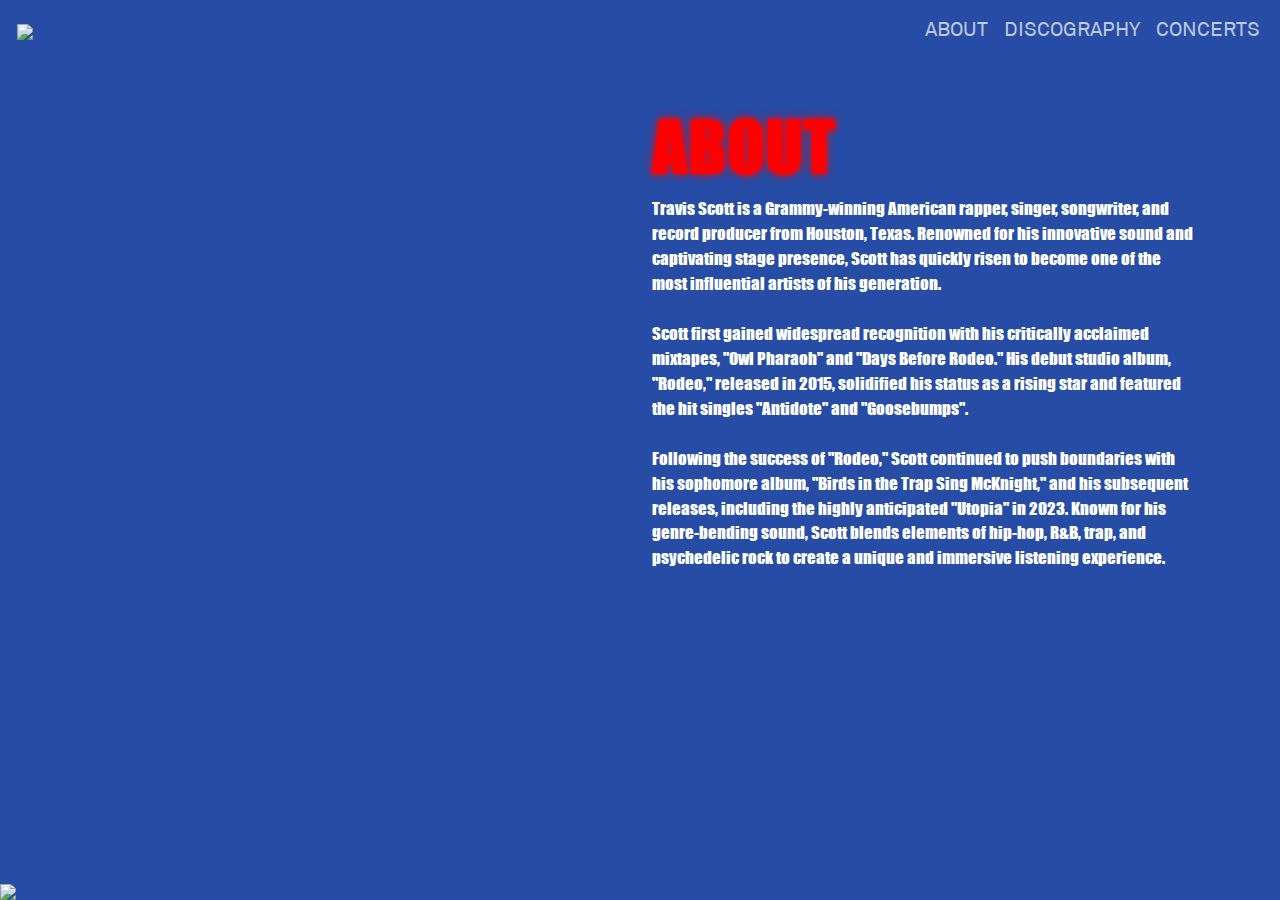
==== html/about.html @ 4ffc96ec "Add files via upload" ====
<!DOCTYPE html>
<html lang="en">

<head>
    <meta charset="UTF-8">
    <meta name="viewport" content="width=device-width, initial-scale=1.0">
    <title>About – TRAVIS SCOTT</title>
    <link href="https://cdn.jsdelivr.net/npm/bootstrap@5.3.3/dist/css/bootstrap.min.css" rel="stylesheet">
    <link rel="stylesheet" href="../css/style.css">
    <link rel="icon" type="image/x-icon" href="../img/logo.png">
</head>

<body id="about">
    <nav class="navbar navbar-expand-md">
        <div class="container-fluid">
            <a class="navbar-brand logo" href="../index.html"><img src="../img/cj.png" width="50px"></img></a>
            <div class="navbar-nav ms-auto">
                <a class="nav-link" href="#">about</a>
                <a class="nav-link" href="discography.html">discography</a>
                <a class="nav-link" href="concerts.html">concerts</a>
            </div>
        </div>
    </nav>
    <img src="../img/days-nobg.png" id="days-nobg">
    <div class="container">
        <div class="row">
            <div class="col-xl-6"></div>
            <div class="col-xl-6">
                <div class="content-right">
                    <h1>About</h1>
                    <p>
                        Travis Scott is a Grammy-winning American rapper, singer, songwriter, and record producer from
                        Houston, Texas. Renowned for his innovative sound and captivating stage presence, Scott has
                        quickly risen to become one of the most influential artists of his generation.
                        <br>
                        <br>
                        Scott first gained widespread recognition with his critically acclaimed mixtapes, "Owl Pharaoh"
                        and "Days Before Rodeo." His debut studio album, "Rodeo," released in 2015, solidified his
                        status as a rising star and featured the hit singles "Antidote" and "Goosebumps".
                        <br>
                        <br>
                        Following the success of "Rodeo," Scott continued to push boundaries with his sophomore album,
                        "Birds in the Trap Sing McKnight," and his subsequent releases, including the highly anticipated
                        "Utopia" in 2023. Known for his genre-bending sound, Scott blends elements of hip-hop, R&B,
                        trap, and psychedelic rock to create a unique and immersive listening experience.
                    </p>
                </div>
            </div>
        </div>
    </div>

    <script src="https://cdn.jsdelivr.net/npm/bootstrap@5.3.3/dist/js/bootstrap.bundle.min.js"></script>
</body>

</html>
---- css/style.css ----
@font-face {
    font-family: Akkurat;
    src: url(../fonts/Akkurat.ttf);
}

@font-face {
    font-family: Graphik;
    src: url(../fonts/Graphik.otf);
}

@font-face {
    font-family: Astroworld;
    src: url(../fonts/Astroworld.ttf);
}

@font-face {
    font-family: Knit;
    src: url(../fonts/Knit.ttf);
}

@font-face {
    font-family: Impact;
    src: url(../fonts/Impact.ttf);
}

.navbar {
    --bs-navbar-color: unset;
    --bs-navbar-hover-color: unset;
    --bs-navbar-disabled-color: unset;
    --bs-navbar-active-color: unset;
    --bs-navbar-brand-color: unset;
    --bs-navbar-brand-hover-color: unset;
    padding: 0;
}

html {
    -ms-overflow-style: none;
    scrollbar-width: none;
}

html::-webkit-scrollbar {
    display: none;
}

#home {
    background-color: #070609;
}

#concerts {
    background-color: #070606;
    background-image: url(../img/stars.jpg);
}

#about {
    background-color: #264CA5;
    background-image: url(../img/dbr.png);
    background-repeat: no-repeat;
    background-size: cover;
    min-height: 100vh;
    position: relative;
}

#days-nobg {
    position: fixed;
    bottom: 0;
    left: 0;
    width: 750px;
}

#utopia {
    position: fixed;
    bottom: 0;
    right: 0;
    width: 750px;
}

#disco {
    background-color: #D2BFBA;
}

#home::before, #concerts::before, #about::before, #disco::before {
    content: "";
    position: absolute;
    top: 0;
    left: 0;
    width: 100%;
    height: 100%;
    background-image: url(../img/grain.jpg);
    opacity: 0.06;
    pointer-events: none;
    z-index: 1000;
}

.logo {
    padding-left: 5px;
    padding-top: 15px;
}

.nav-link {
    font-family: Akkurat, sans-serif;
    font-size: 20px;
    color: #fff !important;
    opacity: 0.7;
    text-decoration: none;
    text-align: right;
    text-transform: uppercase;
    margin-bottom: 0;
    padding-bottom: 0;
}

.nav-link:hover,
.nav-link:active {
    color: #fff !important;
    opacity: 0.7;
}

#disco .nav-link {
    color: #5E4F5B !important;
    opacity: 1;
}

#home h1 {
    font-family: Graphik, sans-serif;
    color: rgb(180, 180, 180);
    letter-spacing: -0.5vw;
    text-transform: uppercase;
    font-size: 10vw;
    line-height: 90%;
    margin-top: 15%;
}

#home p {
    font-family: Graphik, sans-serif;
    color: rgb(180, 180, 180);
    padding-top: 10px;
    font-size: 1.25vw;
}

.container-fluid, .container {
    position: relative;
    z-index: 1;
}

#about h1 {
    font-family: Impact, sans-serif;
    color: red;
    text-shadow: 0 0 10px red;
    font-size: 5.5vw;
    margin-top: 10%;
    text-transform: uppercase;
}

#about p {
    font-family: Impact, sans-serif;
    font-size: 1vw;
    color: #fff;
    margin-top: 1%;
}

.album-cover {
    text-align: center;
}

.album-cover img {
    width: 100%;
    height: auto;
    aspect-ratio: 1 / 1;
    object-fit: cover;
    box-shadow: 0 4px 8px rgba(0, 0, 0, 0.1);
    transition: transform 0.3s ease;
    border-radius: 10px;
}

.album-cover img:hover {
    transform: scale(1.01);
}

#disco h1 {
    text-align: center;
    font-family: Knit, sans-serif;
    font-size: 4rem;
    color: #5E4F5B;
    text-transform: uppercase;
}

@media (max-width: 1400px) {
    #about p {
        font-size: 1.3vw;
    }

}

@media (max-width: 1200px) {
    #about p {
        font-size: 1.4vw;
    }

}

@media (max-width: 800px) {
    #about p {
        font-size: 1.6vw;
    }

}

@media (max-width: 768px) {
    .content-right {
        padding-top: 50px;
        padding-left: 15px;
        padding-right: 15px;
    }

    .album-cover img {
        max-width: 80%;
    }

    #home h1 {
        font-size: 20vw;
    }

    #home p {
        font-size: 4vw;
    }

    #about h1 {
        font-size: 10vw;
    }

    #about p {
        font-size: 2vw;
    }
}

/* To future me:
https://stackoverflow.com/questions/69470562/how-do-i-get-audio-to-play-when-i-hover-over-an-image
https://www.travisscott.com/music/
https://www.instagram.com/p/C6qoFidCHC1/?hl=en
https://workingnotworking.com/projects/202456-travis-scott-website
*/
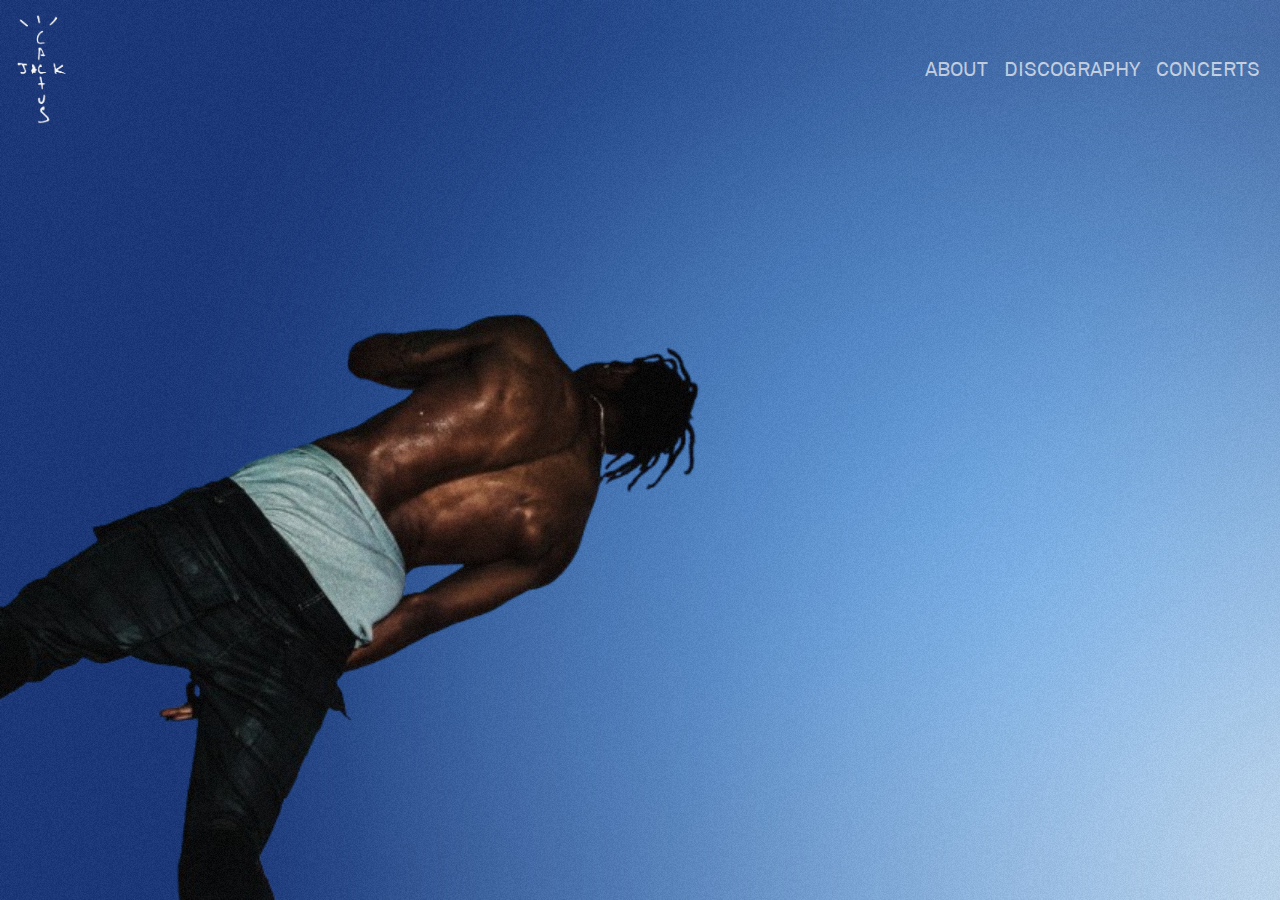
==== commit a39637b4: "Update about.html" ====
--- a/html/about.html
+++ b/html/about.html
@@ -27,8 +27,8 @@
             <div class="col-xl-6"></div>
             <div class="col-xl-6">
                 <div class="content-right">
-                    <h1>About</h1>
-                    <p>
+                    <h1 class="fade-in">About</h1>
+                    <p class="fade-in-delay">
                         Travis Scott is a Grammy-winning American rapper, singer, songwriter, and record producer from
                         Houston, Texas. Renowned for his innovative sound and captivating stage presence, Scott has
                         quickly risen to become one of the most influential artists of his generation.
--- a/css/style.css
+++ b/css/style.css
@@ -78,7 +78,7 @@
     background-color: #D2BFBA;
 }
 
-#home::before, #concerts::before, #about::before, #disco::before {
+body::after {
     content: "";
     position: absolute;
     top: 0;
@@ -125,14 +125,17 @@
     letter-spacing: -0.5vw;
     text-transform: uppercase;
     font-size: 10vw;
-    line-height: 90%;
+    line-height: 80%;
+}
+
+#home .first-h1 {
     margin-top: 15%;
 }
 
 #home p {
     font-family: Graphik, sans-serif;
     color: rgb(180, 180, 180);
-    padding-top: 10px;
+    padding-top: 15px;
     font-size: 1.25vw;
 }
 
@@ -172,7 +175,7 @@
 }
 
 .album-cover img:hover {
-    transform: scale(1.01);
+    transform: scale(1.02);
 }
 
 #disco h1 {
@@ -232,9 +235,49 @@
     }
 }
 
-/* To future me:
-https://stackoverflow.com/questions/69470562/how-do-i-get-audio-to-play-when-i-hover-over-an-image
-https://www.travisscott.com/music/
-https://www.instagram.com/p/C6qoFidCHC1/?hl=en
-https://workingnotworking.com/projects/202456-travis-scott-website
-*/
+@keyframes swimIn {
+	0% {
+		transform: translateY(50px);
+        opacity: 0;
+	}
+
+	100% {
+		transform: translateY(0);
+        opacity: 1;
+	}
+}
+
+@keyframes fadeIn {
+	0% {
+		opacity: 0;
+	}
+
+	100% {
+		opacity: 1;
+	}
+}
+
+.swim-in {
+    opacity: 0;
+    animation: swimIn 0.5s ease 0s 1 normal forwards;
+}
+
+.swim-in-delay {
+    opacity: 0;
+    animation: swimIn 0.5s ease 0.05s 1 normal forwards;
+}
+
+.swim-in-delay-2 {
+    opacity: 0;
+    animation: swimIn 0.5s ease 0.1s 1 normal forwards;
+}
+
+.fade-in {
+    opacity: 0;
+    animation: fadeIn 0.5s ease 0s 1 normal forwards;
+}
+
+.fade-in-delay {
+    opacity: 0;
+    animation: fadeIn 0.5s ease 0.05s 1 normal forwards;
+}
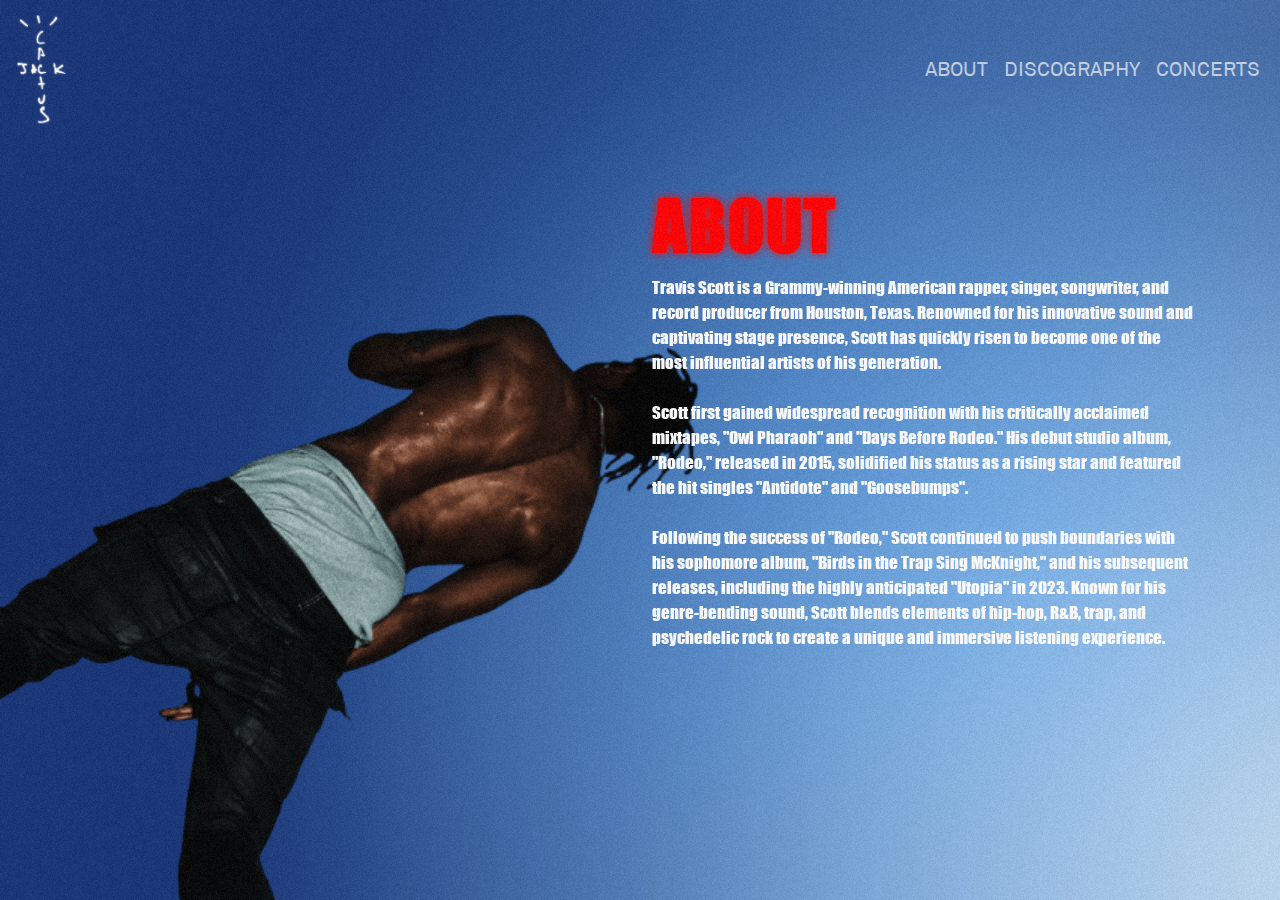
==== commit 03377a4b: "Update about.html" ====
--- a/html/about.html
+++ b/html/about.html
@@ -27,8 +27,8 @@
             <div class="col-xl-6"></div>
             <div class="col-xl-6">
                 <div class="content-right">
-                    <h1 class="fade-in">About</h1>
-                    <p class="fade-in-delay">
+                    <h1>About</h1>
+                    <p>
                         Travis Scott is a Grammy-winning American rapper, singer, songwriter, and record producer from
                         Houston, Texas. Renowned for his innovative sound and captivating stage presence, Scott has
                         quickly risen to become one of the most influential artists of his generation.
--- a/css/style.css
+++ b/css/style.css
@@ -61,6 +61,9 @@
 }
 
 #days-nobg {
+    -moz-user-select: none;
+    -webkit-user-select: none;
+    user-select: none;
     position: fixed;
     bottom: 0;
     left: 0;
@@ -68,6 +71,9 @@
 }
 
 #utopia {
+    -moz-user-select: none;
+    -webkit-user-select: none;
+    user-select: none;
     position: fixed;
     bottom: 0;
     right: 0;
@@ -85,18 +91,24 @@
     left: 0;
     width: 100%;
     height: 100%;
-    background-image: url(../img/grain.jpg);
+    background-image: url(../img/grain.png);
     opacity: 0.06;
     pointer-events: none;
     z-index: 1000;
 }
 
 .logo {
+    -moz-user-select: none;
+    -webkit-user-select: none;
+    user-select: none;
     padding-left: 5px;
     padding-top: 15px;
 }
 
 .nav-link {
+    -moz-user-select: none;
+    -webkit-user-select: none;
+    user-select: none;
     font-family: Akkurat, sans-serif;
     font-size: 20px;
     color: #fff !important;
@@ -108,12 +120,6 @@
     padding-bottom: 0;
 }
 
-.nav-link:hover,
-.nav-link:active {
-    color: #fff !important;
-    opacity: 0.7;
-}
-
 #disco .nav-link {
     color: #5E4F5B !important;
     opacity: 1;
@@ -165,17 +171,21 @@
 }
 
 .album-cover img {
+    -moz-user-select: none;
+    -webkit-user-select: none;
+    user-select: none;
     width: 100%;
     height: auto;
     aspect-ratio: 1 / 1;
     object-fit: cover;
     box-shadow: 0 4px 8px rgba(0, 0, 0, 0.1);
-    transition: transform 0.3s ease;
+    transition: transform 0.3s ease, border-radius 0.3s ease;
     border-radius: 10px;
 }
 
 .album-cover img:hover {
-    transform: scale(1.02);
+    transform: scale(1.05);
+    border-radius: 180px;
 }
 
 #disco h1 {
@@ -274,10 +284,10 @@
 
 .fade-in {
     opacity: 0;
-    animation: fadeIn 0.5s ease 0s 1 normal forwards;
+    animation: fadeIn 0.5s ease 0.1s 1 normal forwards;
 }
 
 .fade-in-delay {
     opacity: 0;
-    animation: fadeIn 0.5s ease 0.05s 1 normal forwards;
-}
+    animation: fadeIn 0.5s ease 0.1s 1 normal forwards;
+}
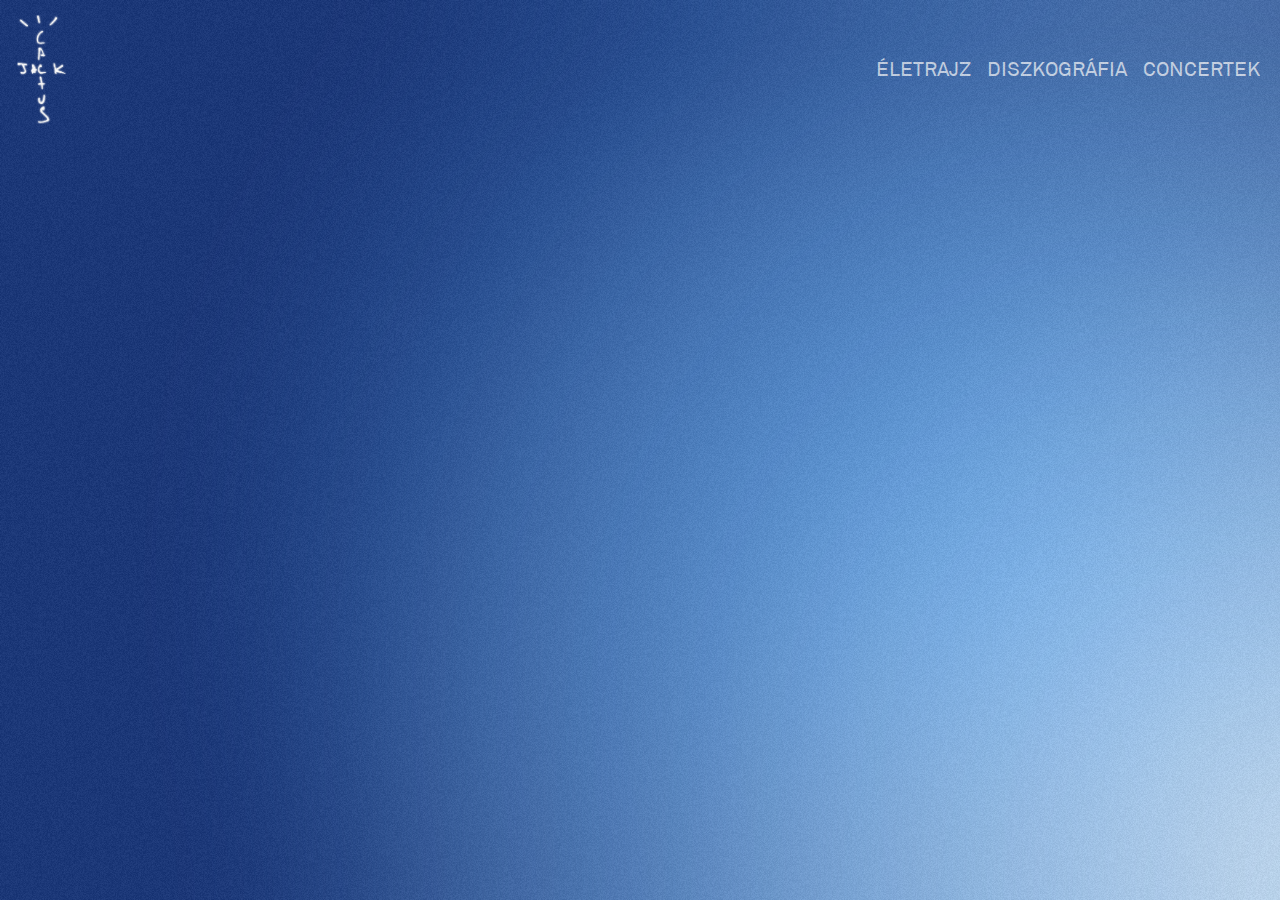
==== commit 0b6bbcda: "Update about.html" ====
--- a/html/about.html
+++ b/html/about.html
@@ -1,10 +1,10 @@
 <!DOCTYPE html>
-<html lang="en">
+<html lang="hu">
 
 <head>
     <meta charset="UTF-8">
     <meta name="viewport" content="width=device-width, initial-scale=1.0">
-    <title>About – TRAVIS SCOTT</title>
+    <title>Életrajz – TRAVIS SCOTT</title>
     <link href="https://cdn.jsdelivr.net/npm/bootstrap@5.3.3/dist/css/bootstrap.min.css" rel="stylesheet">
     <link rel="stylesheet" href="../css/style.css">
     <link rel="icon" type="image/x-icon" href="../img/logo.png">
@@ -15,9 +15,9 @@
         <div class="container-fluid">
             <a class="navbar-brand logo" href="../index.html"><img src="../img/cj.png" width="50px"></img></a>
             <div class="navbar-nav ms-auto">
-                <a class="nav-link" href="#">about</a>
-                <a class="nav-link" href="discography.html">discography</a>
-                <a class="nav-link" href="concerts.html">concerts</a>
+                <a class="nav-link" href="#">Életrajz</a>
+                <a class="nav-link" href="discography.html">Diszkográfia</a>
+                <a class="nav-link" href="concerts.html">Concertek</a>
             </div>
         </div>
     </nav>
@@ -27,22 +27,24 @@
             <div class="col-xl-6"></div>
             <div class="col-xl-6">
                 <div class="content-right">
-                    <h1>About</h1>
+                    <h1>Életrajz</h1>
                     <p>
-                        Travis Scott is a Grammy-winning American rapper, singer, songwriter, and record producer from
-                        Houston, Texas. Renowned for his innovative sound and captivating stage presence, Scott has
-                        quickly risen to become one of the most influential artists of his generation.
+                        Travis Scott Grammy-díjas amerikai rapper, énekes, dalszerző és lemezproducer a texasi
+                        Houstonból. Az innovatív hangzásáról és magával ragadó színpadi jelenlétéről ismert Travis
+                        gyorsan generációjának egyik legbefolyásosabb előadójává vált.
                         <br>
                         <br>
-                        Scott first gained widespread recognition with his critically acclaimed mixtapes, "Owl Pharaoh"
-                        and "Days Before Rodeo." His debut studio album, "Rodeo," released in 2015, solidified his
-                        status as a rising star and featured the hit singles "Antidote" and "Goosebumps".
+                        Scott először a kritikusok által elismert „Owl Pharaoh” és „Days Before Rodeo” című
+                        mixtape-jeivel szerzett széleskörű elismerést. A 2015-ben megjelent debütáló stúdióalbuma, a
+                        „Rodeo” megszilárdította státuszát, mint feltörekvő sztár, és tartalmazta az „Antidote” és a
+                        „Goosebumps” című slágereket.
                         <br>
                         <br>
-                        Following the success of "Rodeo," Scott continued to push boundaries with his sophomore album,
-                        "Birds in the Trap Sing McKnight," and his subsequent releases, including the highly anticipated
-                        "Utopia" in 2023. Known for his genre-bending sound, Scott blends elements of hip-hop, R&B,
-                        trap, and psychedelic rock to create a unique and immersive listening experience.
+                        A „Rodeo” sikere után Scott folytatta a határok feszegetését második albumával, a „Birds in the
+                        Trap Sing McKnight”-al és az azt követő kiadványaival, köztük a 2023-ban megjelenő, nagy
+                        várakozással várt „Utopia”-val. A műfajok közötti keveredő hangzásáról ismert Scott a hip-hop,
+                        az R&B, a trap és a pszichedelikus rock elemeit ötvözi, hogy egyedi és magával ragadó hallgatási
+                        élményt nyújtson.
                     </p>
                 </div>
             </div>
--- a/css/style.css
+++ b/css/style.css
@@ -46,11 +46,6 @@
     background-color: #070609;
 }
 
-#concerts {
-    background-color: #070606;
-    background-image: url(../img/stars.jpg);
-}
-
 #about {
     background-color: #264CA5;
     background-image: url(../img/dbr.png);
@@ -61,8 +56,6 @@
 }
 
 #days-nobg {
-    -moz-user-select: none;
-    -webkit-user-select: none;
     user-select: none;
     position: fixed;
     bottom: 0;
@@ -71,8 +64,6 @@
 }
 
 #utopia {
-    -moz-user-select: none;
-    -webkit-user-select: none;
     user-select: none;
     position: fixed;
     bottom: 0;
@@ -81,10 +72,15 @@
 }
 
 #disco {
-    background-color: #D2BFBA;
-}
-
-body::after {
+    background-color: #2B1F1D;
+}
+
+h1, p, .album-cover, #utopia, #days-nobg {
+    opacity: 0;
+    animation: loader 1s ease 0s 1 normal forwards;
+}
+
+#home::after, #about::after, #disco::after {
     content: "";
     position: absolute;
     top: 0;
@@ -103,6 +99,7 @@
     user-select: none;
     padding-left: 5px;
     padding-top: 15px;
+    cursor: pointer;
 }
 
 .nav-link {
@@ -111,7 +108,7 @@
     user-select: none;
     font-family: Akkurat, sans-serif;
     font-size: 20px;
-    color: #fff !important;
+    color: #fff;
     opacity: 0.7;
     text-decoration: none;
     text-align: right;
@@ -121,7 +118,7 @@
 }
 
 #disco .nav-link {
-    color: #5E4F5B !important;
+    color: #9C5541;
     opacity: 1;
 }
 
@@ -179,7 +176,7 @@
     aspect-ratio: 1 / 1;
     object-fit: cover;
     box-shadow: 0 4px 8px rgba(0, 0, 0, 0.1);
-    transition: transform 0.3s ease, border-radius 0.3s ease;
+    transition: transform 0.3s ease-out, border-radius 0.3s ease;
     border-radius: 10px;
 }
 
@@ -192,8 +189,57 @@
     text-align: center;
     font-family: Knit, sans-serif;
     font-size: 4rem;
-    color: #5E4F5B;
-    text-transform: uppercase;
+    color: #9C5541;
+    text-transform: uppercase;
+}
+
+#concerts {
+    font-family: Akkurat, sans-serif;
+    color: #fff;
+    text-transform: uppercase;
+    font-size: 16px;
+    background-color: #070606;
+    background-image: url(../img/grain-concerts.png);
+}
+
+#concerts h3 {
+    font-family: Akkurat, sans-serif;
+    color: #fff;
+    font-size: 20px;
+    text-transform: uppercase;
+}
+
+#concerts li {
+    font-family: Akkurat, sans-serif;
+    color: #fff;
+    font-size: 16px;
+    text-transform: uppercase;
+}
+
+#concerts h1 {
+    font-family: Astroworld, sans-serif;
+    color: #fff;
+    text-transform: uppercase;
+    font-size: 3.5rem;
+}
+
+#concerts .gomb {
+    font-family: Akkurat, sans-serif;
+    background: #9C5541;
+    background-size: 200%;
+    border: none;
+}
+
+#concerts .card p {
+    font-size: 14px;
+}
+
+#concerts .card h5 {
+    font-size: 20px;
+}
+
+#concerts .card {
+    margin-bottom: 10%;
 }
 
 @media (max-width: 1400px) {
@@ -245,19 +291,7 @@
     }
 }
 
-@keyframes swimIn {
-	0% {
-		transform: translateY(50px);
-        opacity: 0;
-	}
-
-	100% {
-		transform: translateY(0);
-        opacity: 1;
-	}
-}
-
-@keyframes fadeIn {
+@keyframes loader {
 	0% {
 		opacity: 0;
 	}
@@ -266,28 +300,3 @@
 		opacity: 1;
 	}
 }
-
-.swim-in {
-    opacity: 0;
-    animation: swimIn 0.5s ease 0s 1 normal forwards;
-}
-
-.swim-in-delay {
-    opacity: 0;
-    animation: swimIn 0.5s ease 0.05s 1 normal forwards;
-}
-
-.swim-in-delay-2 {
-    opacity: 0;
-    animation: swimIn 0.5s ease 0.1s 1 normal forwards;
-}
-
-.fade-in {
-    opacity: 0;
-    animation: fadeIn 0.5s ease 0.1s 1 normal forwards;
-}
-
-.fade-in-delay {
-    opacity: 0;
-    animation: fadeIn 0.5s ease 0.1s 1 normal forwards;
-}
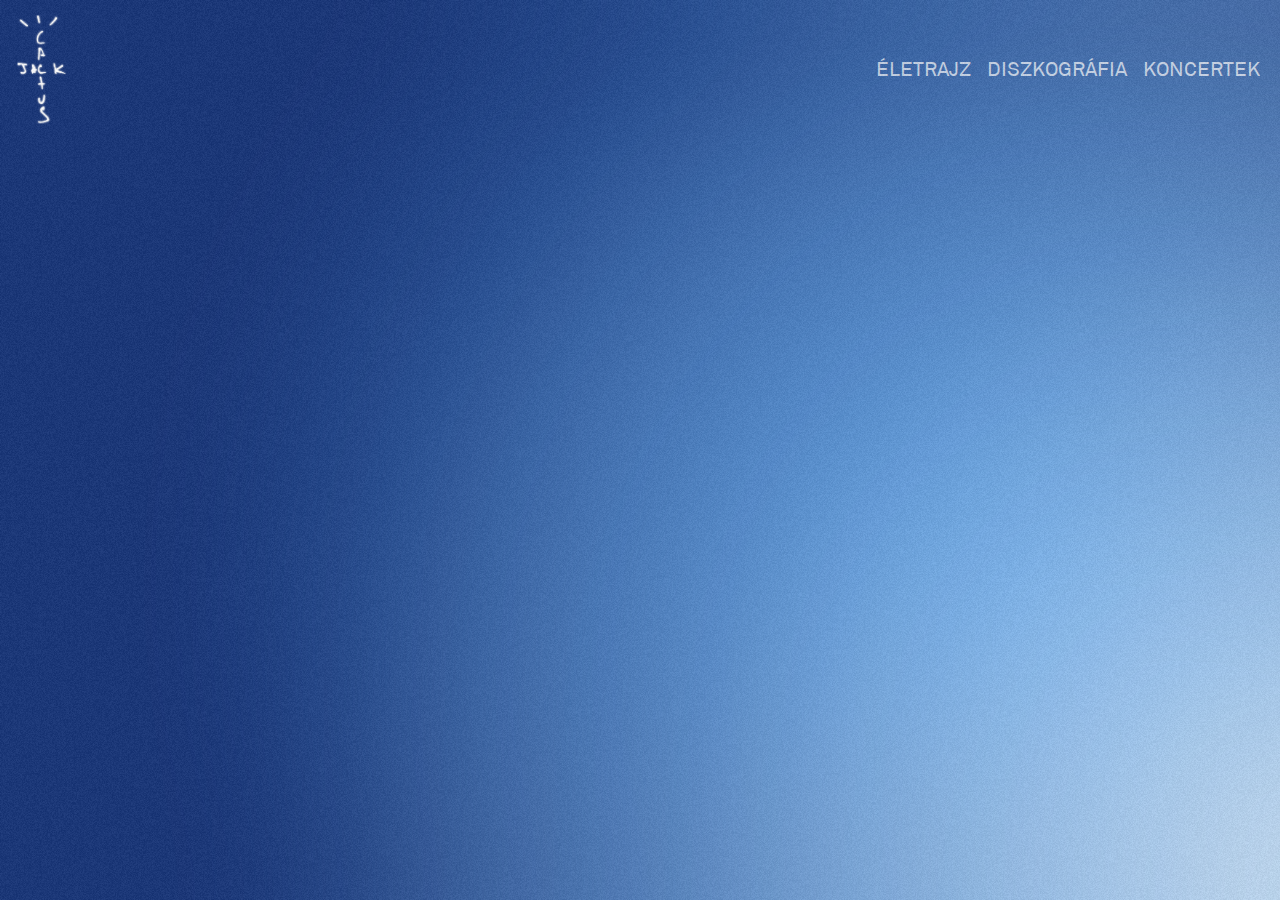
==== commit 5fcfe6e4: "Update about.html" ====
--- a/html/about.html
+++ b/html/about.html
@@ -17,7 +17,7 @@
             <div class="navbar-nav ms-auto">
                 <a class="nav-link" href="#">Életrajz</a>
                 <a class="nav-link" href="discography.html">Diszkográfia</a>
-                <a class="nav-link" href="concerts.html">Concertek</a>
+                <a class="nav-link" href="concerts.html">Koncertek</a>
             </div>
         </div>
     </nav>
--- a/css/style.css
+++ b/css/style.css
@@ -75,7 +75,7 @@
     background-color: #2B1F1D;
 }
 
-h1, p, .album-cover, #utopia, #days-nobg {
+h1, p, .album-cover, #utopia, #days-nobg, #concerts .card, #concerts .card h5, #concerts h3, #concerts li {
     opacity: 0;
     animation: loader 1s ease 0s 1 normal forwards;
 }
